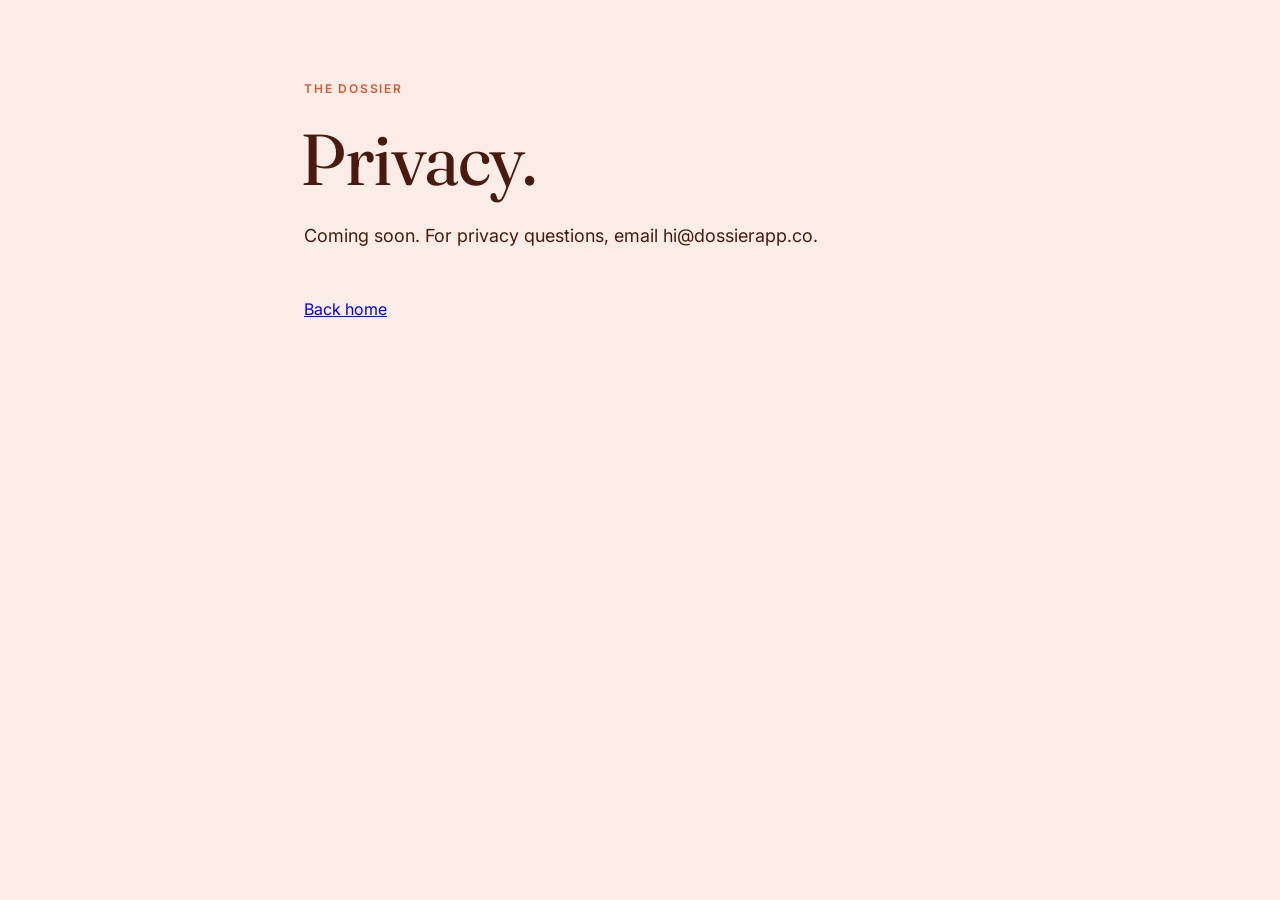
==== privacy.html @ f7c4b267 "Initial landing page" ====
<!DOCTYPE html>
<html lang="en">
<head>
  <meta charset="UTF-8">
  <title>Privacy — The Dossier</title>
  <link href="https://fonts.googleapis.com/css2?family=Fraunces:ital,opsz,wght@0,9..144,400;1,9..144,400&family=Inter:wght@400;500;600&display=swap" rel="stylesheet">
  <link rel="stylesheet" href="styles.css">
</head>
<body>
  <main>
    <p class="eyebrow">THE DOSSIER</p>
    <h1>Privacy.</h1>
    <p class="lede">Coming soon. For privacy questions, email hi@dossierapp.co.</p>
    <p style="margin-top: 32px;"><a href="/">Back home</a></p>
  </main>
</body>
</html>
---- styles.css ----
* {
  margin: 0;
  padding: 0;
  box-sizing: border-box;
}

:root {
  --cream: #FAECE7;
  --coral: #D85A30;
  --wine: #4A1B0C;
  --wine-soft: #4A1B0Caa;
}

body {
  font-family: 'Inter', -apple-system, sans-serif;
  background: var(--cream);
  color: var(--wine);
  line-height: 1.5;
  -webkit-font-smoothing: antialiased;
}

main {
  max-width: 720px;
  margin: 0 auto;
  padding: 80px 24px 48px;
}

.eyebrow {
  font-family: 'Inter', sans-serif;
  font-weight: 600;
  font-size: 12px;
  letter-spacing: 0.15em;
  color: var(--coral);
  margin-bottom: 24px;
}

h1 {
  font-family: 'Fraunces', Georgia, serif;
  font-weight: 400;
  font-size: clamp(48px, 8vw, 72px);
  line-height: 1.05;
  letter-spacing: -0.02em;
  margin-bottom: 24px;
  margin-left: -4px;
}

h1 em {
  font-style: italic;
  margin-left: -4px;
}

.subtitle {
  font-family: 'Fraunces', Georgia, serif;
  font-style: italic;
  font-size: 24px;
  color: var(--wine-soft);
  margin-bottom: 32px;
  margin-left: -4px;
}

.lede {
  font-size: 18px;
  line-height: 1.55;
  margin-bottom: 48px;
  max-width: 540px;
}

.cta {
  margin-bottom: 96px;
}

.cta-note {
  font-style: italic;
  font-family: 'Fraunces', Georgia, serif;
  color: var(--wine-soft);
  font-size: 16px;
}

.pitch {
  margin-bottom: 96px;
}

.grid {
  display: grid;
  gap: 32px;
}

.card h3 {
  font-family: 'Fraunces', Georgia, serif;
  font-style: italic;
  font-weight: 400;
  font-size: 28px;
  margin-bottom: 12px;
  margin-left: -4px;
}

.card p {
  font-size: 16px;
  line-height: 1.6;
  color: var(--wine-soft);
}

footer {
  padding-top: 48px;
  border-top: 1px solid rgba(74, 27, 12, 0.1);
  text-align: center;
}

.footer-tag {
  font-family: 'Fraunces', Georgia, serif;
  font-size: 18px;
  color: var(--wine);
  margin-bottom: 24px;
}

.footer-links {
  font-size: 14px;
  color: var(--wine-soft);
  margin-bottom: 12px;
}

.footer-links a {
  color: var(--wine);
  text-decoration: none;
}

.footer-links a:hover {
  text-decoration: underline;
}

.footer-links span {
  margin: 0 8px;
}

.footer-copy {
  font-size: 12px;
  color: var(--wine-soft);
}

@media (min-width: 720px) {
  .grid {
    grid-template-columns: 1fr 1fr 1fr;
    gap: 24px;
  }
}
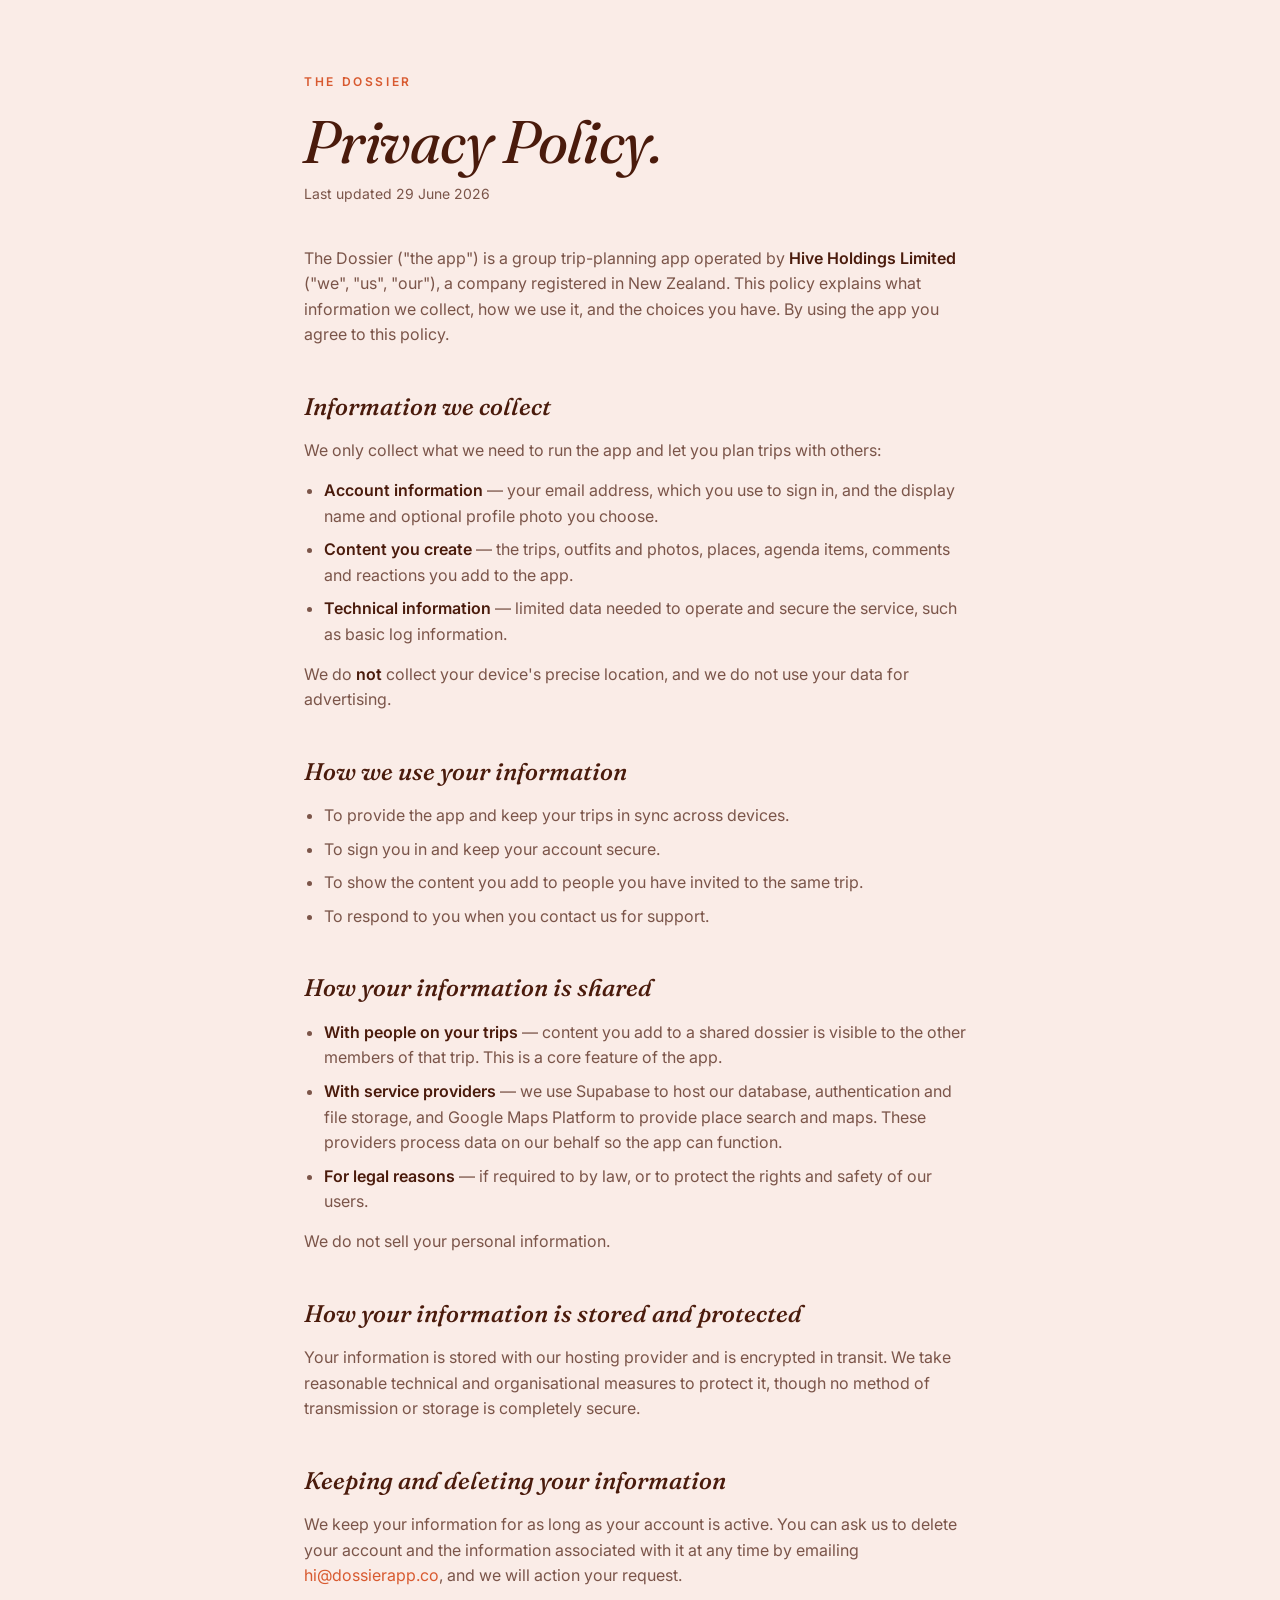
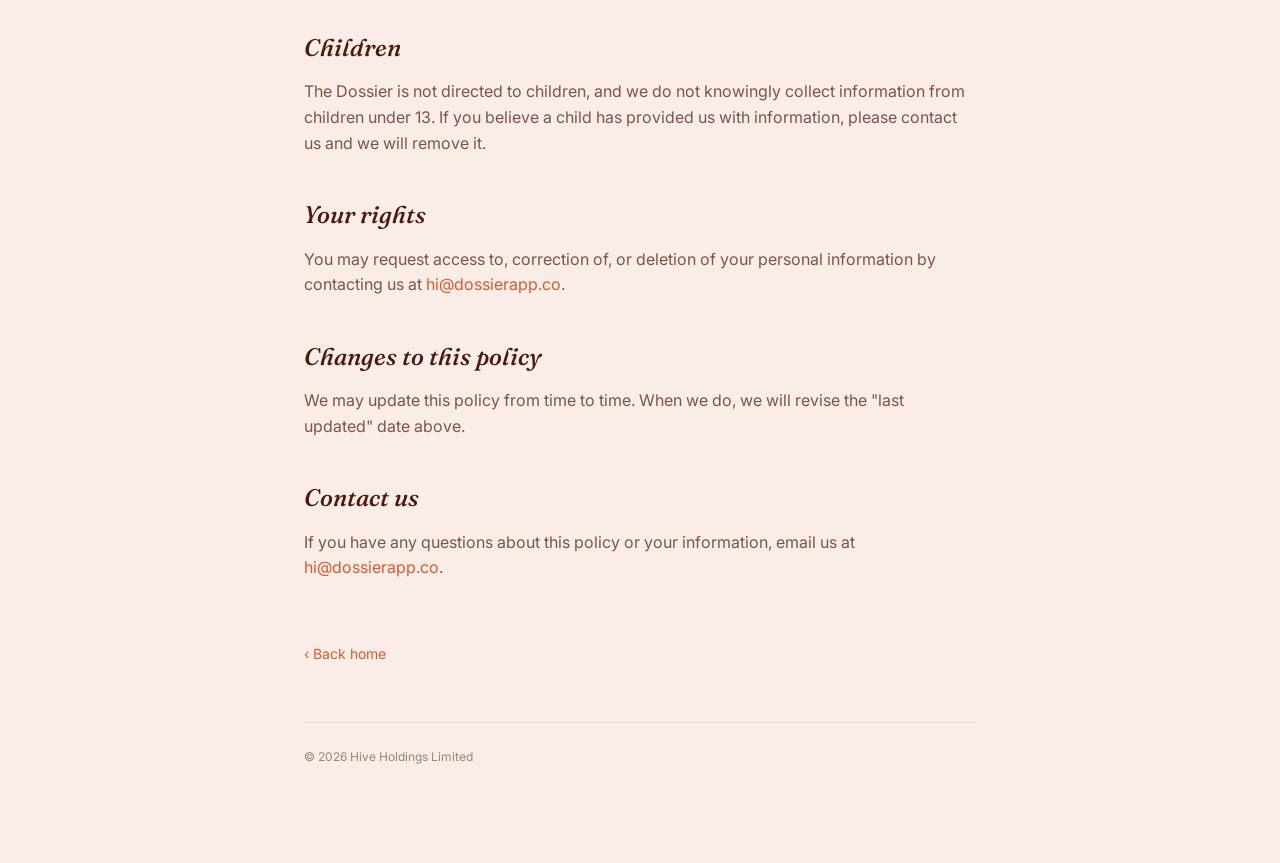
==== commit 483d170c: "Add real privacy policy and support pages, fix clean URLs" ====
--- a/privacy.html
+++ b/privacy.html
@@ -2,16 +2,82 @@
 <html lang="en">
 <head>
   <meta charset="UTF-8">
-  <title>Privacy — The Dossier</title>
-  <link href="https://fonts.googleapis.com/css2?family=Fraunces:ital,opsz,wght@0,9..144,400;1,9..144,400&family=Inter:wght@400;500;600&display=swap" rel="stylesheet">
-  <link rel="stylesheet" href="styles.css">
+  <meta name="viewport" content="width=device-width, initial-scale=1.0">
+  <title>Privacy Policy — The Dossier</title>
+  <meta name="description" content="The privacy policy for The Dossier, a group trip-planning app by Hive Holdings Limited.">
+  <link href="https://fonts.googleapis.com/css2?family=Fraunces:ital,opsz,wght@0,9..144,400;1,9..144,400;1,9..144,500&family=Inter:wght@400;500;600&display=swap" rel="stylesheet">
+  <style>
+    * { margin: 0; padding: 0; box-sizing: border-box; }
+    :root { --cream: #FAECE7; --coral: #D85A30; --wine: #4A1B0C; --wine-soft: rgba(74, 27, 12, 0.72); }
+    html, body { background: var(--cream); color: var(--wine); font-family: 'Inter', -apple-system, sans-serif; -webkit-font-smoothing: antialiased; line-height: 1.6; }
+    .wrap { max-width: 720px; margin: 0 auto; padding: 72px 24px 96px; }
+    .eyebrow { font-weight: 600; font-size: 12px; letter-spacing: 0.22em; color: var(--coral); text-transform: uppercase; margin-bottom: 20px; }
+    h1 { font-family: 'Fraunces', Georgia, serif; font-style: italic; font-weight: 400; font-size: clamp(40px, 7vw, 60px); line-height: 1.0; letter-spacing: -0.02em; margin-bottom: 12px; margin-left: -2px; }
+    .updated { color: var(--wine-soft); font-size: 14px; margin-bottom: 40px; }
+    h2 { font-family: 'Fraunces', Georgia, serif; font-style: italic; font-weight: 500; font-size: 24px; margin: 40px 0 12px; }
+    p { color: var(--wine-soft); font-size: 16px; margin-bottom: 14px; }
+    ul { color: var(--wine-soft); font-size: 16px; margin: 0 0 14px 20px; }
+    li { margin-bottom: 8px; }
+    a { color: var(--coral); text-decoration: none; }
+    a:hover { text-decoration: underline; }
+    strong { color: var(--wine); font-weight: 600; }
+    .back { display: inline-block; margin-top: 48px; font-size: 14px; }
+    footer { margin-top: 56px; padding-top: 24px; border-top: 1px solid rgba(74,27,12,0.1); font-size: 12px; color: rgba(74,27,12,0.5); }
+  </style>
 </head>
 <body>
-  <main>
-    <p class="eyebrow">THE DOSSIER</p>
-    <h1>Privacy.</h1>
-    <p class="lede">Coming soon. For privacy questions, email hi@dossierapp.co.</p>
-    <p style="margin-top: 32px;"><a href="/">Back home</a></p>
+  <main class="wrap">
+    <p class="eyebrow">The Dossier</p>
+    <h1>Privacy Policy.</h1>
+    <p class="updated">Last updated 29 June 2026</p>
+
+    <p>The Dossier ("the app") is a group trip-planning app operated by <strong>Hive Holdings Limited</strong> ("we", "us", "our"), a company registered in New Zealand. This policy explains what information we collect, how we use it, and the choices you have. By using the app you agree to this policy.</p>
+
+    <h2>Information we collect</h2>
+    <p>We only collect what we need to run the app and let you plan trips with others:</p>
+    <ul>
+      <li><strong>Account information</strong> — your email address, which you use to sign in, and the display name and optional profile photo you choose.</li>
+      <li><strong>Content you create</strong> — the trips, outfits and photos, places, agenda items, comments and reactions you add to the app.</li>
+      <li><strong>Technical information</strong> — limited data needed to operate and secure the service, such as basic log information.</li>
+    </ul>
+    <p>We do <strong>not</strong> collect your device's precise location, and we do not use your data for advertising.</p>
+
+    <h2>How we use your information</h2>
+    <ul>
+      <li>To provide the app and keep your trips in sync across devices.</li>
+      <li>To sign you in and keep your account secure.</li>
+      <li>To show the content you add to people you have invited to the same trip.</li>
+      <li>To respond to you when you contact us for support.</li>
+    </ul>
+
+    <h2>How your information is shared</h2>
+    <ul>
+      <li><strong>With people on your trips</strong> — content you add to a shared dossier is visible to the other members of that trip. This is a core feature of the app.</li>
+      <li><strong>With service providers</strong> — we use Supabase to host our database, authentication and file storage, and Google Maps Platform to provide place search and maps. These providers process data on our behalf so the app can function.</li>
+      <li><strong>For legal reasons</strong> — if required to by law, or to protect the rights and safety of our users.</li>
+    </ul>
+    <p>We do not sell your personal information.</p>
+
+    <h2>How your information is stored and protected</h2>
+    <p>Your information is stored with our hosting provider and is encrypted in transit. We take reasonable technical and organisational measures to protect it, though no method of transmission or storage is completely secure.</p>
+
+    <h2>Keeping and deleting your information</h2>
+    <p>We keep your information for as long as your account is active. You can ask us to delete your account and the information associated with it at any time by emailing <a href="mailto:hi@dossierapp.co">hi@dossierapp.co</a>, and we will action your request.</p>
+
+    <h2>Children</h2>
+    <p>The Dossier is not directed to children, and we do not knowingly collect information from children under 13. If you believe a child has provided us with information, please contact us and we will remove it.</p>
+
+    <h2>Your rights</h2>
+    <p>You may request access to, correction of, or deletion of your personal information by contacting us at <a href="mailto:hi@dossierapp.co">hi@dossierapp.co</a>.</p>
+
+    <h2>Changes to this policy</h2>
+    <p>We may update this policy from time to time. When we do, we will revise the "last updated" date above.</p>
+
+    <h2>Contact us</h2>
+    <p>If you have any questions about this policy or your information, email us at <a href="mailto:hi@dossierapp.co">hi@dossierapp.co</a>.</p>
+
+    <a class="back" href="/">‹ Back home</a>
+    <footer>© 2026 Hive Holdings Limited</footer>
   </main>
 </body>
 </html>
